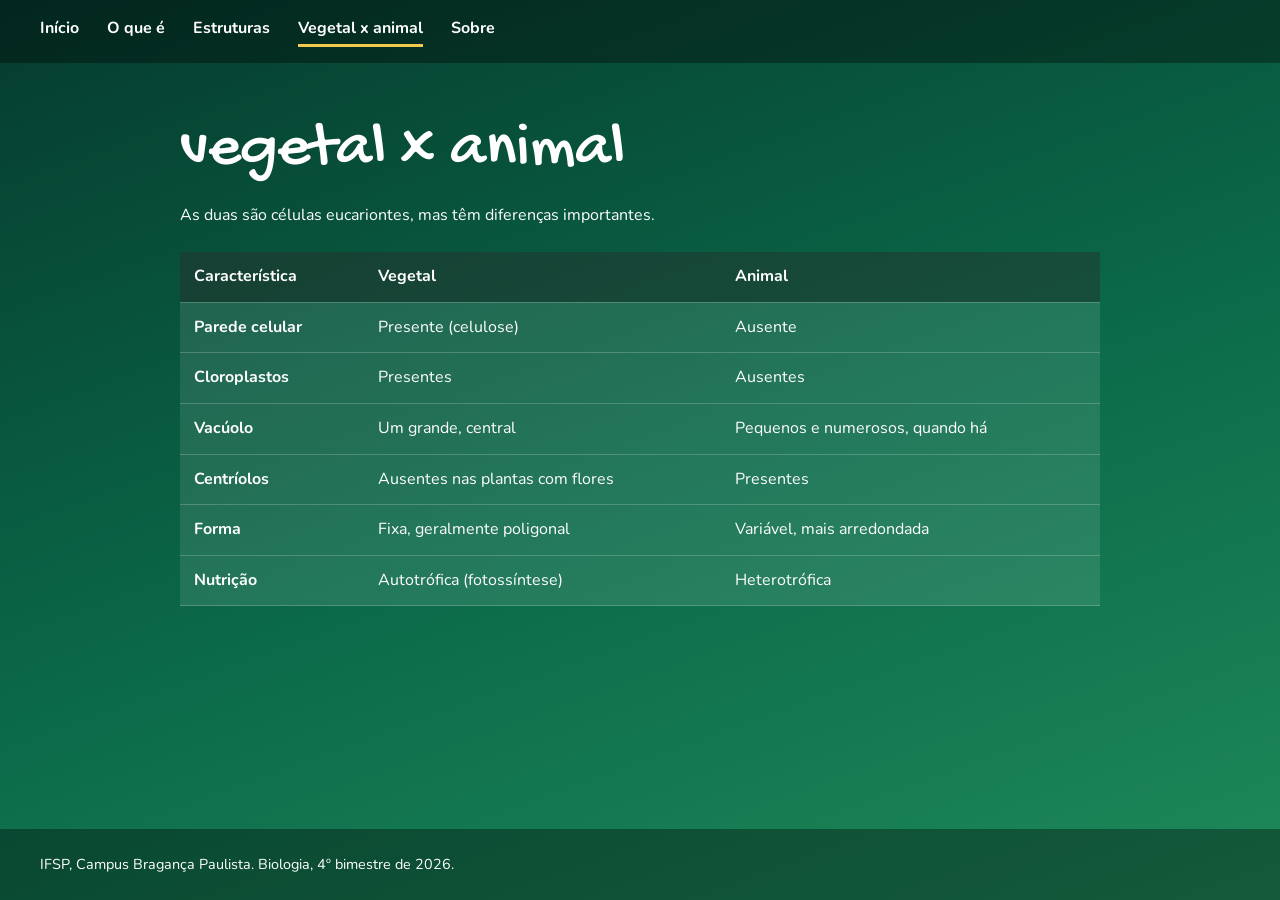
==== comparacao.html @ 119203ea "alteração sobre.html" ====
<!DOCTYPE html>
<html lang="pt-BR">
<head>
  <meta charset="UTF-8">
  <meta name="viewport" content="width=device-width, initial-scale=1">
  <title>Vegetal x animal | Célula vegetal</title>
  <link rel="preconnect" href="https://fonts.googleapis.com">
  <link href="https://fonts.googleapis.com/css2?family=Gochi+Hand&family=Nunito:wght@400;700&display=swap" rel="stylesheet">
  <link rel="stylesheet" href="index.css">
</head>
<body>

  <header class="menu">
    <nav>
      <a href="index.html">Início</a>
      <a href="o-que-e.html">O que é</a>
      <a href="estruturas.html">Estruturas</a>
      <a href="comparacao.html" class="ativo">Vegetal x animal</a>
      <a href="sobre.html">Sobre</a>
    </nav>
  </header>

  <main class="conteudo">
    <h1>vegetal x animal</h1>
    <p>As duas são células eucariontes, mas têm diferenças importantes.</p>

    <div class="rolagem">
      <table>
        <thead>
          <tr><th>Característica</th><th>Vegetal</th><th>Animal</th></tr>
        </thead>
        <tbody>
          <tr><td>Parede celular</td><td>Presente (celulose)</td><td>Ausente</td></tr>
          <tr><td>Cloroplastos</td><td>Presentes</td><td>Ausentes</td></tr>
          <tr><td>Vacúolo</td><td>Um grande, central</td><td>Pequenos e numerosos, quando há</td></tr>
          <tr><td>Centríolos</td><td>Ausentes nas plantas com flores</td><td>Presentes</td></tr>
          <tr><td>Forma</td><td>Fixa, geralmente poligonal</td><td>Variável, mais arredondada</td></tr>
          <tr><td>Nutrição</td><td>Autotrófica (fotossíntese)</td><td>Heterotrófica</td></tr>
        </tbody>
      </table>
    </div>
  </main>

  <footer>IFSP, Campus Bragança Paulista. Biologia, 4º bimestre de 2026.</footer>

</body>
</html>
---- index.css ----
* { box-sizing: border-box; margin: 0; }

body {
  font-family: "Nunito", sans-serif;
  color: #fff;
  line-height: 1.6;
  background: linear-gradient(160deg, #053B2E 0%, #0B6B4A 55%, #1F8A5A 100%);
  background-attachment: fixed;
  min-height: 100vh;
  display: flex;
  flex-direction: column;
}

/* menu */
.menu {
  position: sticky;
  top: 0;
  z-index: 5;
  background: rgba(0, 0, 0, 0.35);
}
nav {
  display: flex;
  gap: 28px;
  padding: 16px 40px;
}
nav a {
  color: #fff;
  text-decoration: none;
  font-weight: 700;
  padding-bottom: 2px;
  border-bottom: 3px solid transparent;
}
nav a:hover { border-bottom-color: rgba(255, 255, 255, 0.5); }
nav a.ativo { border-bottom-color: #F2C94C; }

/* títulos */
h1 {
  font-family: "Gochi Hand", cursive;
  font-weight: 400;
  line-height: 1;
  margin-bottom: 20px;
}
h2 { font-size: 1.4rem; margin-bottom: 8px; }

/* página inicial */
.inicio {
  flex: 1;
  padding: 60px 40px;
  display: grid;
  grid-template-columns: 1fr 1fr;
  gap: 40px;
  align-items: center;
}
.inicio h1 { font-size: clamp(3rem, 8vw, 6rem); }
.inicio p { font-size: 1.1rem; max-width: 52ch; }
.ilustracao svg { width: 100%; max-width: 440px; display: block; margin: 0 auto; }

/* páginas internas */
.conteudo {
  flex: 1;
  width: 100%;
  max-width: 1000px;
  margin: 0 auto;
  padding: 56px 40px;
}
.conteudo h1 { font-size: clamp(2.6rem, 6vw, 4rem); }
.conteudo p, .conteudo ul { margin-bottom: 16px; max-width: 65ch; }
.conteudo ul { padding-left: 22px; }
.conteudo h2 { margin-top: 28px; }

/* botão */
.botao {
  display: inline-block;
  margin-top: 20px;
  padding: 12px 22px;
  background: #F2C94C;
  color: #053B2E;
  font-weight: 700;
  text-decoration: none;
  border-radius: 999px;
}
.botao:hover { background: #fff; }

/* cards das estruturas */
.cards {
  display: grid;
  grid-template-columns: repeat(auto-fill, minmax(260px, 1fr));
  gap: 18px;
  margin-top: 24px;
}
.card {
  background: rgba(255, 255, 255, 0.1);
  border: 1px solid rgba(255, 255, 255, 0.2);
  border-radius: 14px;
  padding: 20px;
}
.card h2 { margin-top: 0; }
.card p { margin-bottom: 0; }
.tag {
  display: inline-block;
  background: #F2C94C;
  color: #053B2E;
  font-size: 0.8rem;
  font-weight: 700;
  padding: 2px 10px;
  border-radius: 6px;
  margin-bottom: 8px;
}

/* tabela */
.rolagem { overflow-x: auto; margin-top: 24px; }
table {
  width: 100%;
  min-width: 520px;
  border-collapse: collapse;
  background: rgba(255, 255, 255, 0.1);
}
th, td {
  padding: 12px 14px;
  text-align: left;
  border-bottom: 1px solid rgba(255, 255, 255, 0.2);
}
th { background: rgba(0, 0, 0, 0.35); }
td:first-child { font-weight: 700; }

/* rodapé */
footer {
  padding: 24px 40px;
  font-size: 0.9rem;
  background: rgba(0, 0, 0, 0.35);
}

/* celular */
@media (max-width: 800px) {
  nav { flex-wrap: wrap; gap: 10px 20px; padding: 12px 20px; }
  .inicio { grid-template-columns: 1fr; padding: 40px 20px; }
  .conteudo { padding: 40px 20px; }
  footer { padding: 20px; }
}
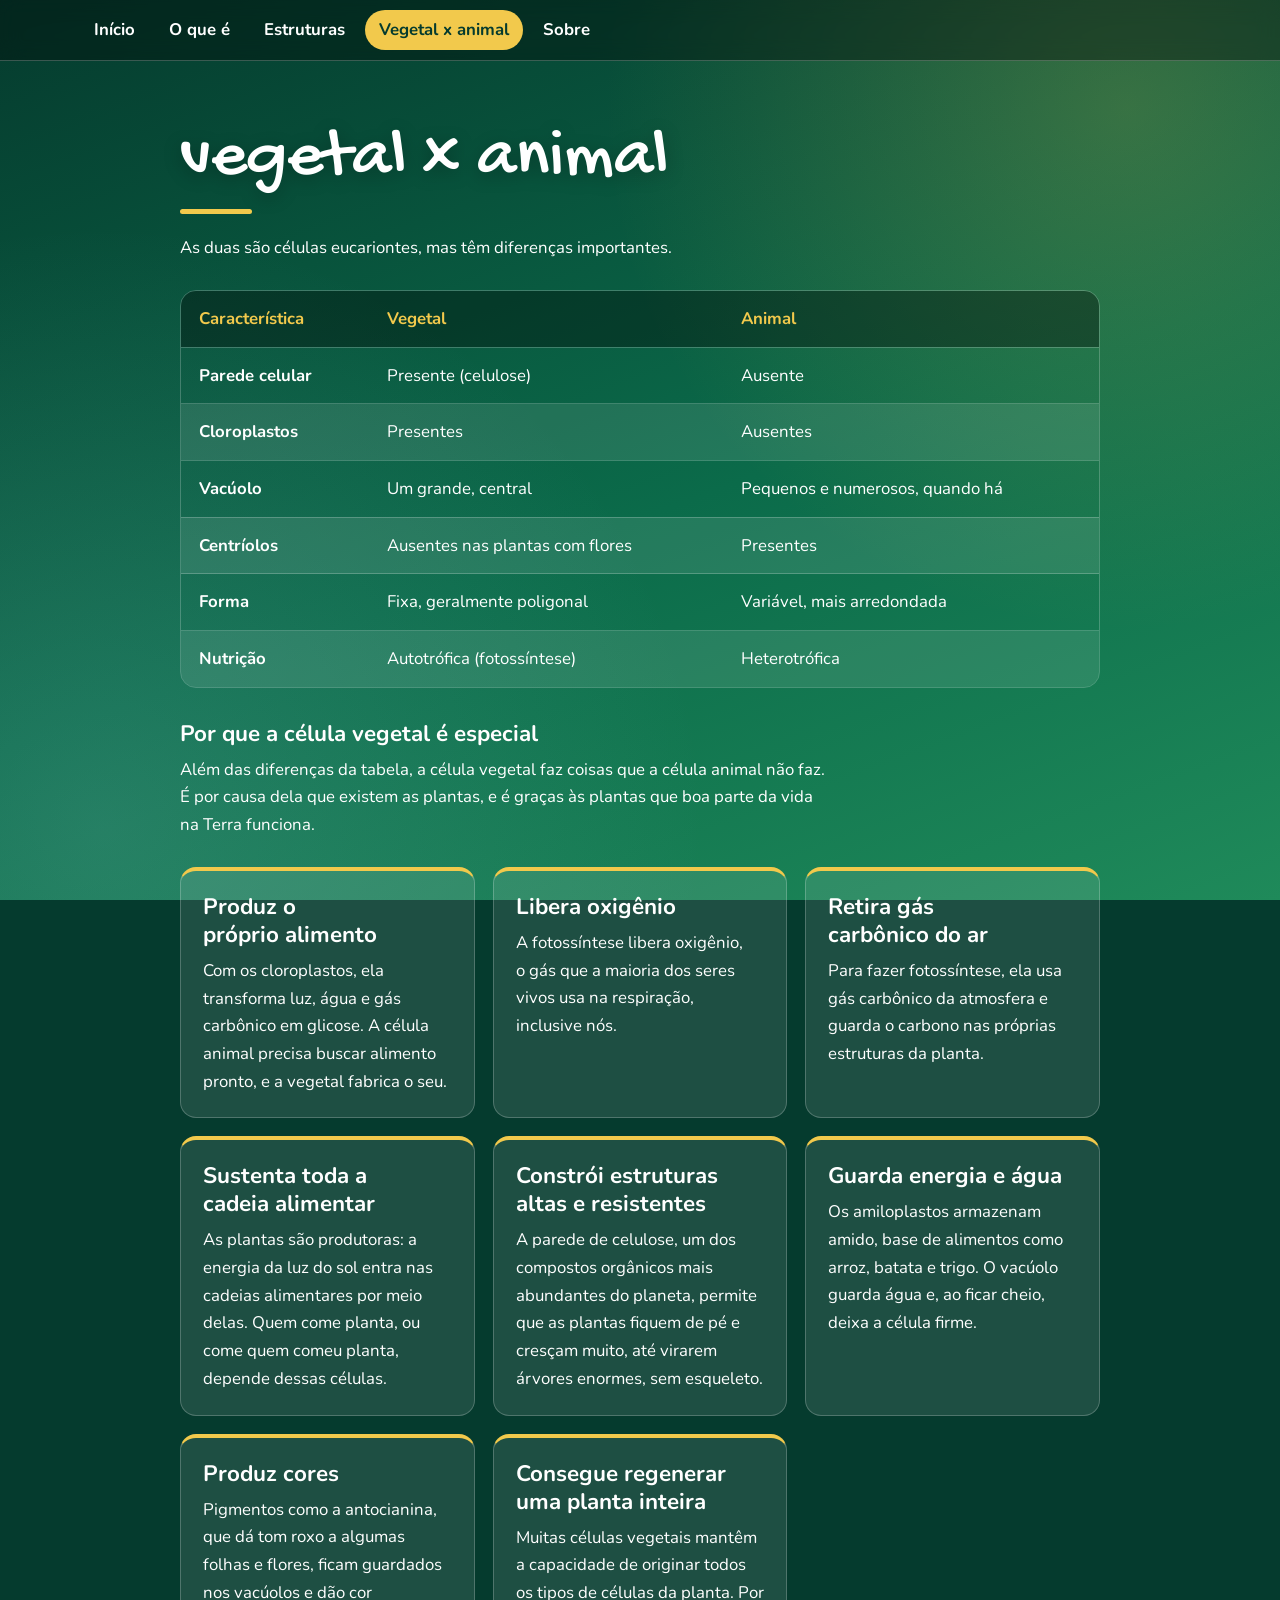
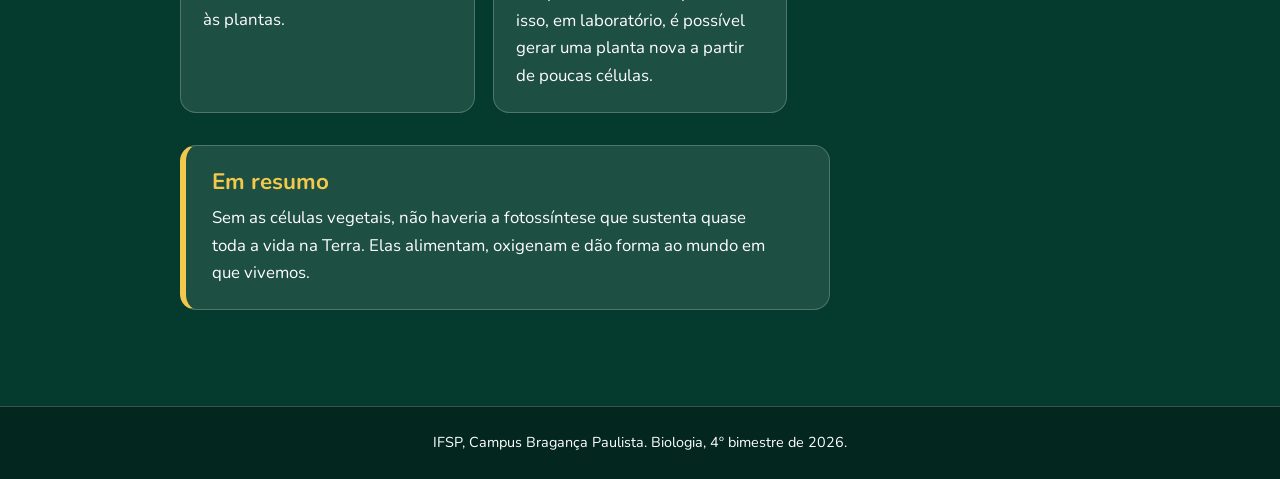
==== commit f1606da3: "secao sobre o que torna a celula vegetal especial" ====
--- a/comparacao.html
+++ b/comparacao.html
@@ -3,25 +3,32 @@
 <head>
   <meta charset="UTF-8">
   <meta name="viewport" content="width=device-width, initial-scale=1">
+  <meta name="theme-color" content="#053B2E">
   <title>Vegetal x animal | Célula vegetal</title>
+
+  <link rel="icon" href="data:image/svg+xml,<svg xmlns=%22http://www.w3.org/2000/svg%22 viewBox=%220 0 100 100%22><text y=%22.9em%22 font-size=%2290%22>🌿</text></svg>">
+
   <link rel="preconnect" href="https://fonts.googleapis.com">
+  <link rel="preconnect" href="https://fonts.gstatic.com" crossorigin>
   <link href="https://fonts.googleapis.com/css2?family=Gochi+Hand&family=Nunito:wght@400;700&display=swap" rel="stylesheet">
+
   <link rel="stylesheet" href="index.css">
 </head>
 <body>
 
   <header class="menu">
-    <nav>
+    <nav aria-label="Menu principal">
       <a href="index.html">Início</a>
       <a href="o-que-e.html">O que é</a>
       <a href="estruturas.html">Estruturas</a>
-      <a href="comparacao.html" class="ativo">Vegetal x animal</a>
+      <a href="comparacao.html" class="ativo" aria-current="page">Vegetal x animal</a>
       <a href="sobre.html">Sobre</a>
     </nav>
   </header>
 
   <main class="conteudo">
     <h1>vegetal x animal</h1>
+
     <p>As duas são células eucariontes, mas têm diferenças importantes.</p>
 
     <div class="rolagem">
@@ -39,6 +46,60 @@
         </tbody>
       </table>
     </div>
+
+    <section>
+      <h2>Por que a célula vegetal é especial</h2>
+      <p>Além das diferenças da tabela, a célula vegetal faz coisas que a célula animal não faz. É por causa dela que existem as plantas, e é graças às plantas que boa parte da vida na Terra funciona.</p>
+
+      <div class="cards">
+
+        <article class="card vegetal">
+          <h2>Produz o próprio alimento</h2>
+          <p>Com os cloroplastos, ela transforma luz, água e gás carbônico em glicose. A célula animal precisa buscar alimento pronto, e a vegetal fabrica o seu.</p>
+        </article>
+
+        <article class="card vegetal">
+          <h2>Libera oxigênio</h2>
+          <p>A fotossíntese libera oxigênio, o gás que a maioria dos seres vivos usa na respiração, inclusive nós.</p>
+        </article>
+
+        <article class="card vegetal">
+          <h2>Retira gás carbônico do ar</h2>
+          <p>Para fazer fotossíntese, ela usa gás carbônico da atmosfera e guarda o carbono nas próprias estruturas da planta.</p>
+        </article>
+
+        <article class="card vegetal">
+          <h2>Sustenta toda a cadeia alimentar</h2>
+          <p>As plantas são produtoras: a energia da luz do sol entra nas cadeias alimentares por meio delas. Quem come planta, ou come quem comeu planta, depende dessas células.</p>
+        </article>
+
+        <article class="card vegetal">
+          <h2>Constrói estruturas altas e resistentes</h2>
+          <p>A parede de celulose, um dos compostos orgânicos mais abundantes do planeta, permite que as plantas fiquem de pé e cresçam muito, até virarem árvores enormes, sem esqueleto.</p>
+        </article>
+
+        <article class="card vegetal">
+          <h2>Guarda energia e água</h2>
+          <p>Os amiloplastos armazenam amido, base de alimentos como arroz, batata e trigo. O vacúolo guarda água e, ao ficar cheio, deixa a célula firme.</p>
+        </article>
+
+        <article class="card vegetal">
+          <h2>Produz cores</h2>
+          <p>Pigmentos como a antocianina, que dá tom roxo a algumas folhas e flores, ficam guardados nos vacúolos e dão cor às plantas.</p>
+        </article>
+
+        <article class="card vegetal">
+          <h2>Consegue regenerar uma planta inteira</h2>
+          <p>Muitas células vegetais mantêm a capacidade de originar todos os tipos de células da planta. Por isso, em laboratório, é possível gerar uma planta nova a partir de poucas células.</p>
+        </article>
+
+      </div>
+
+      <aside class="curiosidade">
+        <h2>Em resumo</h2>
+        <p>Sem as células vegetais, não haveria a fotossíntese que sustenta quase toda a vida na Terra. Elas alimentam, oxigenam e dão forma ao mundo em que vivemos.</p>
+      </aside>
+    </section>
   </main>
 
   <footer>IFSP, Campus Bragança Paulista. Biologia, 4º bimestre de 2026.</footer>
--- a/index.css
+++ b/index.css
@@ -1,139 +1,472 @@
-* { box-sizing: border-box; margin: 0; }
+:root {
+  --verde-escuro: #053B2E;
+  --verde-medio: #0B6B4A;
+  --verde-claro: #1F8A5A;
+  --amarelo: #F2C94C;
+  --azul-agua: #9ED0DE;
+  --rosa: #B8264F;
+  --branco: #FFFFFF;
+
+  --vidro: rgba(255, 255, 255, 0.10);
+  --vidro-forte: rgba(255, 255, 255, 0.16);
+  --vidro-borda: rgba(255, 255, 255, 0.22);
+  --sombra-escura: rgba(0, 0, 0, 0.35);
+
+  --fonte-texto: "Nunito", system-ui, sans-serif;
+  --fonte-titulo: "Gochi Hand", "Comic Sans MS", cursive;
+
+  --raio: 16px;
+  --largura-max: 1000px;
+  --margem: clamp(20px, 5vw, 40px);
+}
+
+*,
+*::before,
+*::after {
+  box-sizing: border-box;
+}
+
+html {
+  color-scheme: dark;
+}
 
 body {
-  font-family: "Nunito", sans-serif;
-  color: #fff;
-  line-height: 1.6;
-  background: linear-gradient(160deg, #053B2E 0%, #0B6B4A 55%, #1F8A5A 100%);
-  background-attachment: fixed;
+  margin: 0;
   min-height: 100vh;
+  min-height: 100dvh;
   display: flex;
   flex-direction: column;
-}
-
-/* menu */
+  font-family: var(--fonte-texto);
+  font-size: 1.05rem;
+  line-height: 1.65;
+  color: var(--branco);
+  background: var(--verde-escuro);
+  -webkit-font-smoothing: antialiased;
+}
+
+body::before {
+  content: "";
+  position: fixed;
+  inset: 0;
+  z-index: -1;
+  background:
+    radial-gradient(circle at 88% 12%, rgba(242, 201, 76, 0.20), transparent 38%),
+    radial-gradient(circle at 8% 92%, rgba(158, 208, 222, 0.16), transparent 42%),
+    linear-gradient(160deg, var(--verde-escuro) 0%, var(--verde-medio) 55%, var(--verde-claro) 100%);
+}
+
+::selection {
+  background: var(--amarelo);
+  color: var(--verde-escuro);
+}
+
+:focus-visible {
+  outline: 3px solid var(--amarelo);
+  outline-offset: 3px;
+  border-radius: 4px;
+}
+
 .menu {
   position: sticky;
   top: 0;
-  z-index: 5;
-  background: rgba(0, 0, 0, 0.35);
-}
-nav {
+  z-index: 10;
+  background: var(--sombra-escura);
+  -webkit-backdrop-filter: blur(10px);
+  backdrop-filter: blur(10px);
+  border-bottom: 1px solid var(--vidro-borda);
+}
+
+.menu nav {
   display: flex;
-  gap: 28px;
-  padding: 16px 40px;
-}
-nav a {
-  color: #fff;
+  flex-wrap: wrap;
+  gap: 6px;
+  max-width: 1200px;
+  margin: 0 auto;
+  padding: 10px var(--margem);
+}
+
+.menu a {
+  padding: 6px 14px;
+  color: var(--branco);
   text-decoration: none;
   font-weight: 700;
-  padding-bottom: 2px;
-  border-bottom: 3px solid transparent;
-}
-nav a:hover { border-bottom-color: rgba(255, 255, 255, 0.5); }
-nav a.ativo { border-bottom-color: #F2C94C; }
-
-/* títulos */
+  border-radius: 999px;
+  transition: background 0.2s, color 0.2s;
+}
+
+.menu a:hover {
+  background: var(--vidro-forte);
+}
+
+.menu a.ativo {
+  background: var(--amarelo);
+  color: var(--verde-escuro);
+}
+
 h1 {
-  font-family: "Gochi Hand", cursive;
+  margin: 0 0 20px;
+  font-family: var(--fonte-titulo);
   font-weight: 400;
   line-height: 1;
-  margin-bottom: 20px;
-}
-h2 { font-size: 1.4rem; margin-bottom: 8px; }
-
-/* página inicial */
+  text-shadow: 0 4px 18px rgba(0, 0, 0, 0.25);
+  text-wrap: balance;
+}
+
+h2 {
+  margin: 0 0 8px;
+  font-size: 1.4rem;
+  line-height: 1.25;
+  text-wrap: balance;
+}
+
+p {
+  margin: 0 0 16px;
+  text-wrap: pretty;
+}
+
 .inicio {
   flex: 1;
-  padding: 60px 40px;
   display: grid;
   grid-template-columns: 1fr 1fr;
-  gap: 40px;
+  gap: 48px;
   align-items: center;
-}
-.inicio h1 { font-size: clamp(3rem, 8vw, 6rem); }
-.inicio p { font-size: 1.1rem; max-width: 52ch; }
-.ilustracao svg { width: 100%; max-width: 440px; display: block; margin: 0 auto; }
-
-/* páginas internas */
+  width: 100%;
+  max-width: 1200px;
+  margin: 0 auto;
+  padding: clamp(40px, 8vw, 72px) var(--margem);
+}
+
+.inicio h1 {
+  font-size: clamp(3.2rem, 9vw, 6.5rem);
+}
+
+.inicio .texto {
+  animation: entrar 0.7s ease-out both;
+}
+
+.inicio .texto p {
+  max-width: 52ch;
+  font-size: 1.12rem;
+}
+
+.ilustracao {
+  margin: 0;
+  background: none;
+  border: 0;
+  border-radius: 0;
+  overflow: visible;
+}
+
+.ilustracao img {
+  display: block;
+  width: 100%;
+  max-width: 480px;
+  aspect-ratio: 3 / 4;
+  object-fit: contain;
+  margin: 0 auto;
+  border-radius: 24px;
+  border: 4px solid var(--amarelo);
+  box-shadow: 0 20px 40px rgba(0, 0, 0, 0.35);
+}
+
+.ilustracao figcaption {
+  max-width: 480px;
+  margin: 14px auto 0;
+  padding: 0;
+  font-size: 0.92rem;
+  text-align: center;
+}
+
 .conteudo {
   flex: 1;
   width: 100%;
-  max-width: 1000px;
+  max-width: var(--largura-max);
   margin: 0 auto;
-  padding: 56px 40px;
-}
-.conteudo h1 { font-size: clamp(2.6rem, 6vw, 4rem); }
-.conteudo p, .conteudo ul { margin-bottom: 16px; max-width: 65ch; }
-.conteudo ul { padding-left: 22px; }
-.conteudo h2 { margin-top: 28px; }
-
-/* botão */
+  padding: clamp(40px, 7vw, 64px) var(--margem);
+  animation: entrar 0.6s ease-out both;
+}
+
+.conteudo h1 {
+  font-size: clamp(2.8rem, 7vw, 4.4rem);
+}
+
+.conteudo h1::after {
+  content: "";
+  display: block;
+  width: 72px;
+  height: 5px;
+  margin-top: 14px;
+  background: var(--amarelo);
+  border-radius: 999px;
+}
+
+.conteudo p,
+.conteudo ul {
+  max-width: 65ch;
+}
+
+.conteudo ul {
+  margin: 0 0 16px;
+  padding-left: 22px;
+}
+
+.conteudo li {
+  margin-bottom: 8px;
+}
+
+.conteudo li::marker {
+  color: var(--amarelo);
+}
+
+.conteudo h2 {
+  margin-top: 32px;
+}
+
 .botao {
   display: inline-block;
-  margin-top: 20px;
-  padding: 12px 22px;
-  background: #F2C94C;
-  color: #053B2E;
+  margin-top: 12px;
+  padding: 13px 26px;
+  background: var(--amarelo);
+  color: var(--verde-escuro);
   font-weight: 700;
   text-decoration: none;
   border-radius: 999px;
-}
-.botao:hover { background: #fff; }
-
-/* cards das estruturas */
+  box-shadow: 0 4px 0 rgba(0, 0, 0, 0.25);
+  transition: transform 0.15s, background 0.15s, box-shadow 0.15s;
+}
+
+.botao:hover {
+  background: var(--branco);
+  transform: translateY(-2px);
+  box-shadow: 0 6px 0 rgba(0, 0, 0, 0.25);
+}
+
+.botao:active {
+  transform: translateY(2px);
+  box-shadow: 0 2px 0 rgba(0, 0, 0, 0.25);
+}
+
 .cards {
   display: grid;
   grid-template-columns: repeat(auto-fill, minmax(260px, 1fr));
   gap: 18px;
-  margin-top: 24px;
-}
+  margin-top: 28px;
+}
+
 .card {
-  background: rgba(255, 255, 255, 0.1);
-  border: 1px solid rgba(255, 255, 255, 0.2);
-  border-radius: 14px;
-  padding: 20px;
-}
-.card h2 { margin-top: 0; }
-.card p { margin-bottom: 0; }
+  padding: 22px;
+  background: var(--vidro);
+  border: 1px solid var(--vidro-borda);
+  border-radius: var(--raio);
+  transition: transform 0.2s, background 0.2s, border-color 0.2s;
+}
+
+.card.vegetal {
+  border-top: 4px solid var(--amarelo);
+}
+
+.card:hover {
+  transform: translateY(-4px);
+  background: var(--vidro-forte);
+  border-color: var(--amarelo);
+}
+
+.card h2 {
+  margin-top: 0;
+}
+
+.card p {
+  margin-bottom: 0;
+}
+
+.tags {
+  display: flex;
+  flex-wrap: wrap;
+  gap: 6px;
+  margin-bottom: 10px;
+}
+
 .tag {
   display: inline-block;
-  background: #F2C94C;
-  color: #053B2E;
+  padding: 2px 10px;
+  background: var(--amarelo);
+  color: var(--verde-escuro);
   font-size: 0.8rem;
   font-weight: 700;
-  padding: 2px 10px;
   border-radius: 6px;
-  margin-bottom: 8px;
-}
-
-/* tabela */
-.rolagem { overflow-x: auto; margin-top: 24px; }
+}
+
+.tag.maquete {
+  background: var(--rosa);
+  color: var(--branco);
+}
+
+.legenda-tags {
+  line-height: 2.2;
+}
+
+.rolagem {
+  margin-top: 28px;
+  overflow-x: auto;
+  border: 1px solid var(--vidro-borda);
+  border-radius: var(--raio);
+}
+
 table {
   width: 100%;
   min-width: 520px;
   border-collapse: collapse;
-  background: rgba(255, 255, 255, 0.1);
-}
-th, td {
-  padding: 12px 14px;
+}
+
+th,
+td {
+  padding: 14px 18px;
   text-align: left;
-  border-bottom: 1px solid rgba(255, 255, 255, 0.2);
-}
-th { background: rgba(0, 0, 0, 0.35); }
-td:first-child { font-weight: 700; }
-
-/* rodapé */
+  border-bottom: 1px solid var(--vidro-borda);
+}
+
+th {
+  background: var(--sombra-escura);
+  color: var(--amarelo);
+}
+
+tbody tr {
+  transition: background 0.2s;
+}
+
+tbody tr:nth-child(even) {
+  background: var(--vidro);
+}
+
+tbody tr:hover {
+  background: var(--vidro-forte);
+}
+
+tbody tr:last-child td {
+  border-bottom: 0;
+}
+
+td:first-child {
+  font-weight: 700;
+}
+
+.galeria {
+  display: grid;
+  grid-template-columns: repeat(auto-fill, minmax(280px, 1fr));
+  gap: 18px;
+  margin-top: 20px;
+}
+
+figure {
+  margin: 0;
+  background: var(--vidro);
+  border: 1px solid var(--vidro-borda);
+  border-radius: var(--raio);
+  overflow: hidden;
+}
+
+figure a {
+  display: block;
+}
+
+figure img {
+  display: block;
+  width: 100%;
+  aspect-ratio: 4 / 3;
+  object-fit: cover;
+  transition: transform 0.3s;
+}
+
+figure a:hover img {
+  transform: scale(1.04);
+}
+
+figcaption {
+  padding: 12px 16px;
+  font-size: 0.92rem;
+}
+
+figcaption strong {
+  display: block;
+  margin-bottom: 4px;
+  color: var(--amarelo);
+}
+
+.destaque {
+  max-width: 640px;
+  margin-top: 20px;
+  margin-bottom: 16px;
+}
+
+.destaque img {
+  aspect-ratio: auto;
+}
+
+.galeria.duas {
+  grid-template-columns: repeat(2, 1fr);
+}
+
+.curiosidade {
+  max-width: 65ch;
+  margin: 32px 0;
+  padding: 22px 26px;
+  background: var(--vidro);
+  border: 1px solid var(--vidro-borda);
+  border-left: 6px solid var(--amarelo);
+  border-radius: var(--raio);
+}
+
+.curiosidade h2 {
+  margin-top: 0;
+  color: var(--amarelo);
+}
+
+.curiosidade p:last-child {
+  margin-bottom: 0;
+}
+
+.curiosidade em {
+  color: var(--amarelo);
+  font-style: italic;
+}
+
 footer {
-  padding: 24px 40px;
+  padding: 24px var(--margem);
   font-size: 0.9rem;
-  background: rgba(0, 0, 0, 0.35);
-}
-
-/* celular */
+  text-align: center;
+  background: var(--sombra-escura);
+  border-top: 1px solid var(--vidro-borda);
+}
+
+@keyframes entrar {
+  from {
+    opacity: 0;
+    transform: translateY(18px);
+  }
+  to {
+    opacity: 1;
+    transform: translateY(0);
+  }
+}
+
 @media (max-width: 800px) {
-  nav { flex-wrap: wrap; gap: 10px 20px; padding: 12px 20px; }
-  .inicio { grid-template-columns: 1fr; padding: 40px 20px; }
-  .conteudo { padding: 40px 20px; }
-  footer { padding: 20px; }
+  .inicio {
+    grid-template-columns: 1fr;
+    gap: 32px;
+  }
+}
+
+@media (max-width: 600px) {
+  .galeria.duas {
+    grid-template-columns: 1fr;
+  }
+}
+
+@media (prefers-reduced-motion: reduce) {
+  *,
+  *::before,
+  *::after {
+    animation: none !important;
+    transition: none !important;
+  }
 }
